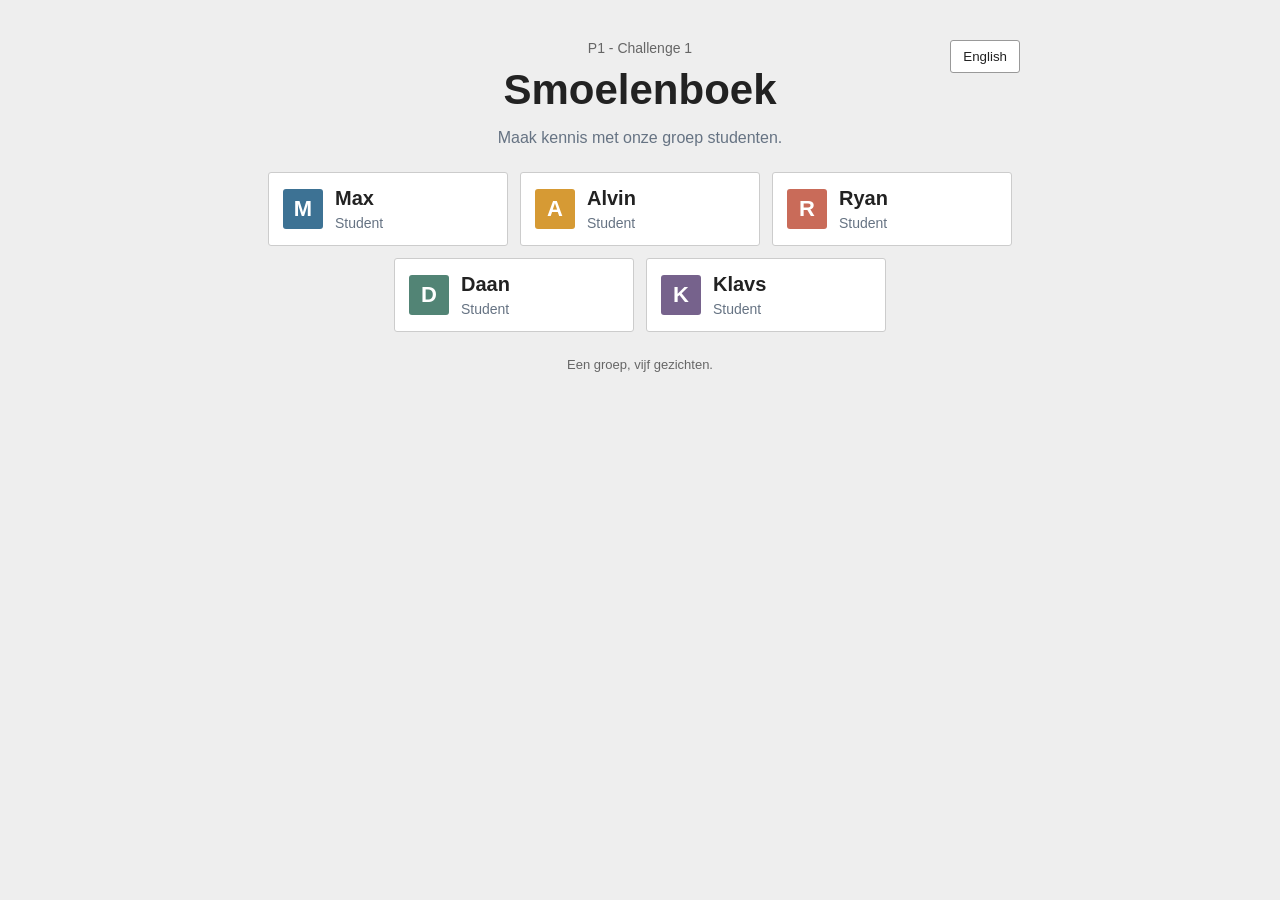
==== index.html @ dc09508a "new file:   index.html 	new file:   max/max.html 	new file:   max/profile.png 	new file:   style.css" ====
<!DOCTYPE html>
<html lang="nl">
    <head>
        <meta charset="UTF-8">
        <meta name="viewport" content="width=device-width, initial-scale=1.0">
        <title>Smoelenboek Challenge 1</title>
        <link rel="stylesheet" href="style.css">
    </head>
    <body>
        <main class="page">
            <header class="intro">
                <button id="language-button" onclick="changeLanguage()">English</button>
                <p class="eyebrow">P1 - Challenge 1</p>
                <h1>Smoelenboek</h1>
                <p class="intro-text" data-nl="Maak kennis met onze groep studenten." data-en="Meet our group of students.">Maak kennis met onze groep studenten.</p>
            </header>

            <section class="student-list" aria-label="Onze studenten">
                <a class="student-card card-blue" href="./max/max.html">
                    <div class="avatar">M</div>
                    <div>
                        <h2>Max</h2>
                        <p>Student</p>
                    </div>
                </a>
                <a class="student-card card-yellow" href="alvin.html">
                    <div class="avatar">A</div>
                    <div>
                        <h2>Alvin</h2>
                        <p>Student</p>
                    </div>
                </a>
                <a class="student-card card-coral" href="ryan.html">
                    <div class="avatar">R</div>
                    <div>
                        <h2>Ryan</h2>
                        <p>Student</p>
                    </div>
                </a>
                <a class="student-card card-green" href="daan.html">
                    <div class="avatar">D</div>
                    <div>
                        <h2>Daan</h2>
                        <p>Student</p>
                    </div>
                </a>
                <a class="student-card card-purple" href="klavs.html">
                    <div class="avatar">K</div>
                    <div>
                        <h2>Klavs</h2>
                        <p>Student</p>
                    </div>
                </a>
            </section>

            <footer data-nl="Een groep, vijf gezichten." data-en="One group, five faces.">Een groep, vijf gezichten.</footer>
        </main>
        <script>
            function changeLanguage() {
                const page = document.documentElement;
                const english = page.lang === "nl";
                page.lang = english ? "en" : "nl";
                document.querySelectorAll("[data-nl]").forEach(function (text) {
                    text.textContent = english ? text.dataset.en : text.dataset.nl;
                });
                document.getElementById("language-button").textContent = english ? "Nederlands" : "English";
            }
        </script>
    </body>
</html>
---- style.css ----
* {
    box-sizing: border-box;
}

body {
    margin: 0;
    background: #eeeeee;
    color: #222222;
    font-family: Arial, sans-serif;
}

.page {
    max-width: 800px;
    margin: 0 auto;
    padding: 40px 20px;
}

.intro {
    position: relative;
    margin-bottom: 25px;
    text-align: center;
}

#language-button {
    position: absolute;
    top: 0;
    right: 0;
    padding: 8px 12px;
    border: 1px solid #999999;
    border-radius: 3px;
    background: white;
    color: #222222;
    cursor: pointer;
}

.eyebrow {
    margin: 0 0 10px;
    color: #666666;
    font-size: 14px;
}

h1 {
    margin: 0;
    font-size: 42px;
}

.intro-text {
    margin: 15px 0 0;
    color: #667383;
}

.student-list {
    display: flex;
    flex-wrap: wrap;
    gap: 12px;
    justify-content: center;
}

.student-card {
    display: flex;
    width: 240px;
    align-items: center;
    gap: 12px;
    padding: 14px;
    border: 1px solid #cccccc;
    border-radius: 3px;
    background: white;
    color: #222222;
    text-decoration: none;
}

.avatar {
    display: grid;
    width: 40px;
    height: 40px;
    flex-shrink: 0;
    place-items: center;
    border-radius: 3px;
    color: white;
    font-size: 22px;
    font-weight: bold;
}

.student-card h2 {
    margin: 0 0 5px;
    font-size: 20px;
}

.student-card p {
    margin: 0;
    color: #667383;
    font-size: 14px;
}

.card-blue .avatar { background: #3d7294; }
.card-yellow .avatar { background: #d69a34; }
.card-coral .avatar { background: #c96b59; }
.card-green .avatar { background: #528475; }
.card-purple .avatar { background: #76628c; }

footer {
    margin-top: 25px;
    color: #666666;
    font-size: 13px;
    text-align: center;
}

@media (max-width: 700px) {
    .page-shell {
        padding-top: 35px;
    }

    h1 {
        font-size: 48px;
    }

    .student-list {
        display: block;
    }

    .student-card {
        width: 100%;
        margin-bottom: 16px;
    }   
}
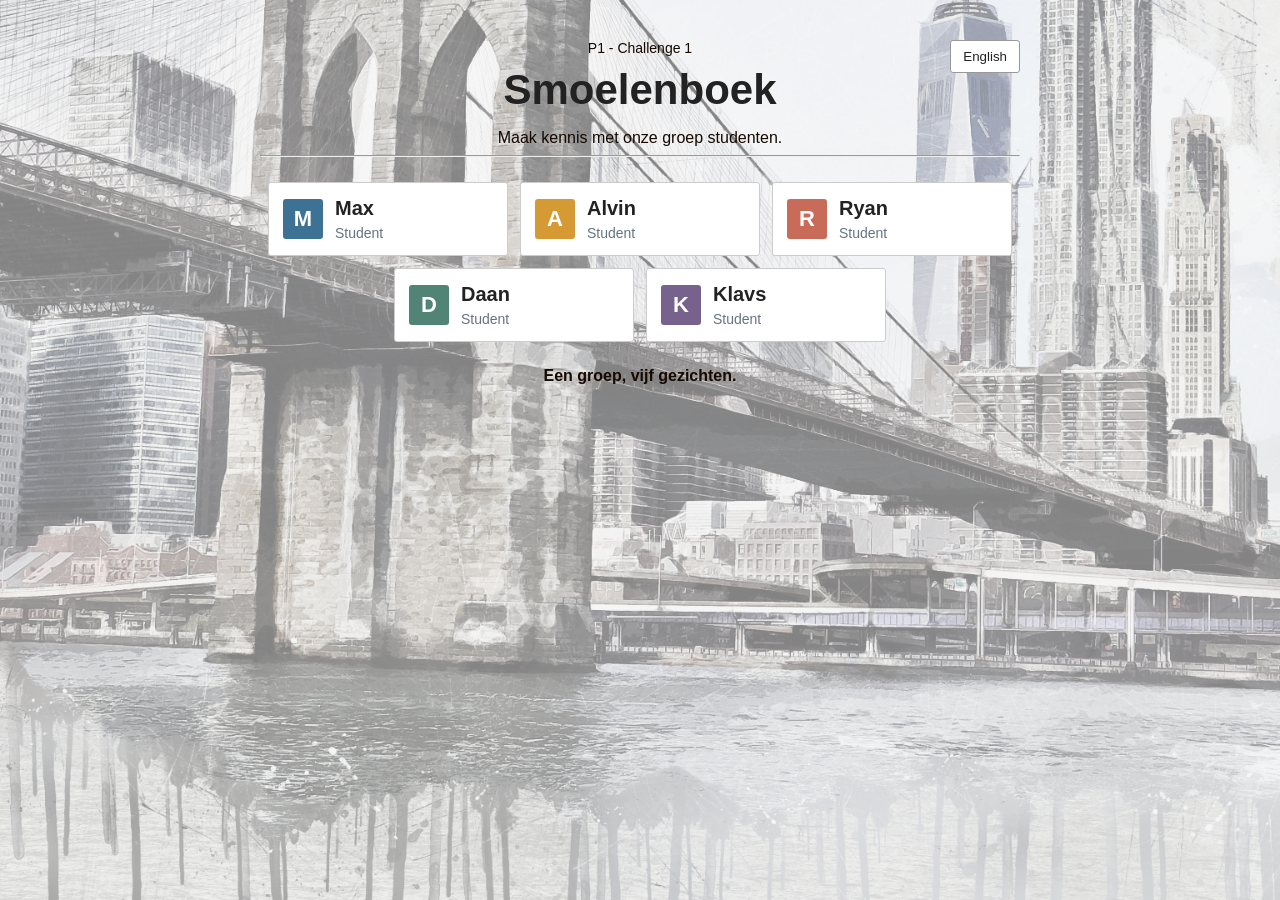
==== commit 61595ec1: "new file:   Privacyverklaring.txt 	deleted:    alvin/prototype 23-9-2026.html 	new file:   alvin/pro" ====
--- a/index.html
+++ b/index.html
@@ -9,10 +9,11 @@
     <body>
         <main class="page">
             <header class="intro">
-                <button id="language-button" onclick="changeLanguage()">English</button>
+                <button id="language-button" class="button-base" onclick="changeLanguage()">English</button>
                 <p class="eyebrow">P1 - Challenge 1</p>
                 <h1>Smoelenboek</h1>
                 <p class="intro-text" data-nl="Maak kennis met onze groep studenten." data-en="Meet our group of students.">Maak kennis met onze groep studenten.</p>
+                <hr>
             </header>
 
             <section class="student-list" aria-label="Onze studenten">
@@ -23,34 +24,36 @@
                         <p>Student</p>
                     </div>
                 </a>
-                <a class="student-card card-yellow" href="alvin.html">
+                <a class="student-card card-yellow" href="/alvin/prototype 5-10-2026.html">
                     <div class="avatar">A</div>
                     <div>
                         <h2>Alvin</h2>
                         <p>Student</p>
                     </div>
                 </a>
-                <a class="student-card card-coral" href="ryan.html">
+                <a class="student-card card-coral" href="/ryan/index.html">
                     <div class="avatar">R</div>
                     <div>
                         <h2>Ryan</h2>
                         <p>Student</p>
                     </div>
                 </a>
-                <a class="student-card card-green" href="daan.html">
+                <a class="student-card card-green" href="/daan/index.html">
                     <div class="avatar">D</div>
                     <div>
                         <h2>Daan</h2>
                         <p>Student</p>
                     </div>
                 </a>
-                <a class="student-card card-purple" href="klavs.html">
+                <a class="student-card card-purple" href="/klavs/klavs.html">
                     <div class="avatar">K</div>
                     <div>
                         <h2>Klavs</h2>
                         <p>Student</p>
                     </div>
                 </a>
+            
+                <img class="background-image" src="background.jpg" alt="" aria-hidden="true">
             </section>
 
             <footer data-nl="Een groep, vijf gezichten." data-en="One group, five faces.">Een groep, vijf gezichten.</footer>
--- a/style.css
+++ b/style.css
@@ -21,21 +21,24 @@
     text-align: center;
 }
 
-#language-button {
-    position: absolute;
-    top: 0;
-    right: 0;
+.button-base {
     padding: 8px 12px;
     border: 1px solid #999999;
     border-radius: 3px;
     background: white;
     color: #222222;
+}
+
+#language-button {
+    position: absolute;
+    top: 0;
+    right: 0;
     cursor: pointer;
 }
 
 .eyebrow {
     margin: 0 0 10px;
-    color: #666666;
+    color: #150900;
     font-size: 14px;
 }
 
@@ -46,7 +49,7 @@
 
 .intro-text {
     margin: 15px 0 0;
-    color: #667383;
+    color: #150900;
 }
 
 .student-list {
@@ -56,7 +59,19 @@
     justify-content: center;
 }
 
+.background-image {
+    position: fixed;
+    top: 0;
+    left: 0;
+    width: 100%;
+    height: 100%;
+    z-index: -1;
+    object-fit: cover;
+    opacity: 0.45;
+}
+
 .student-card {
+    --avatar-color: #3d7294;
     display: flex;
     width: 240px;
     align-items: center;
@@ -76,6 +91,7 @@
     flex-shrink: 0;
     place-items: center;
     border-radius: 3px;
+    background: var(--avatar-color);
     color: white;
     font-size: 22px;
     font-weight: bold;
@@ -92,21 +108,22 @@
     font-size: 14px;
 }
 
-.card-blue .avatar { background: #3d7294; }
-.card-yellow .avatar { background: #d69a34; }
-.card-coral .avatar { background: #c96b59; }
-.card-green .avatar { background: #528475; }
-.card-purple .avatar { background: #76628c; }
+.card-blue { --avatar-color: #3d7294; }
+.card-yellow { --avatar-color: #d69a34; }
+.card-coral { --avatar-color: #c96b59; }
+.card-green { --avatar-color: #528475; }
+.card-purple { --avatar-color: #76628c; }
 
 footer {
     margin-top: 25px;
-    color: #666666;
-    font-size: 13px;
+    color: #150900;
+    font-size: 16px;
     text-align: center;
+    font-weight: bold;
 }
 
 @media (max-width: 700px) {
-    .page-shell {
+    .page {
         padding-top: 35px;
     }
 
@@ -121,5 +138,5 @@
     .student-card {
         width: 100%;
         margin-bottom: 16px;
-    }   
+    }
 }
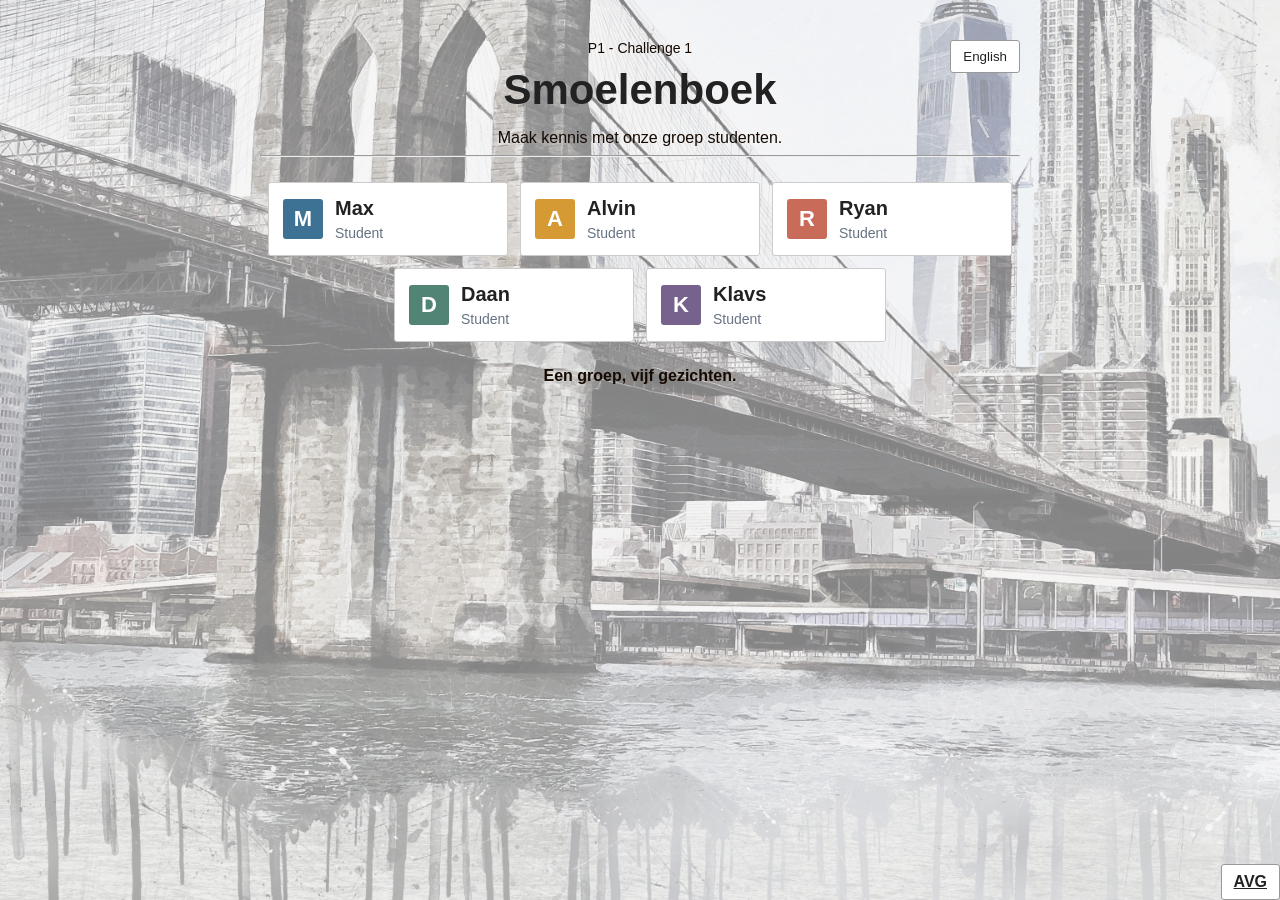
==== commit 4ccb97b9: "modified:   Privacyverklaring.txt 	modified:   index.html 	modified:   style.css" ====
--- a/index.html
+++ b/index.html
@@ -56,7 +56,9 @@
                 <img class="background-image" src="background.jpg" alt="" aria-hidden="true">
             </section>
 
-            <footer data-nl="Een groep, vijf gezichten." data-en="One group, five faces.">Een groep, vijf gezichten.</footer>
+            <footer data-nl="Een groep, vijf gezichten." data-en="One group, five faces.">Een groep, vijf gezichten.
+                <a class="avg" href="/Privacyverklaring.txt">AVG</a>
+            </footer>
         </main>
         <script>
             function changeLanguage() {
--- a/style.css
+++ b/style.css
@@ -70,6 +70,17 @@
     opacity: 0.45;
 }
 
+.avg {
+    position: absolute;
+    bottom: 0;
+    right: 0;
+    padding: 8px 12px;
+    border: 1px solid #999999;
+    border-radius: 3px;
+    background: white;
+    color: #222222;
+}
+
 .student-card {
     --avatar-color: #3d7294;
     display: flex;
